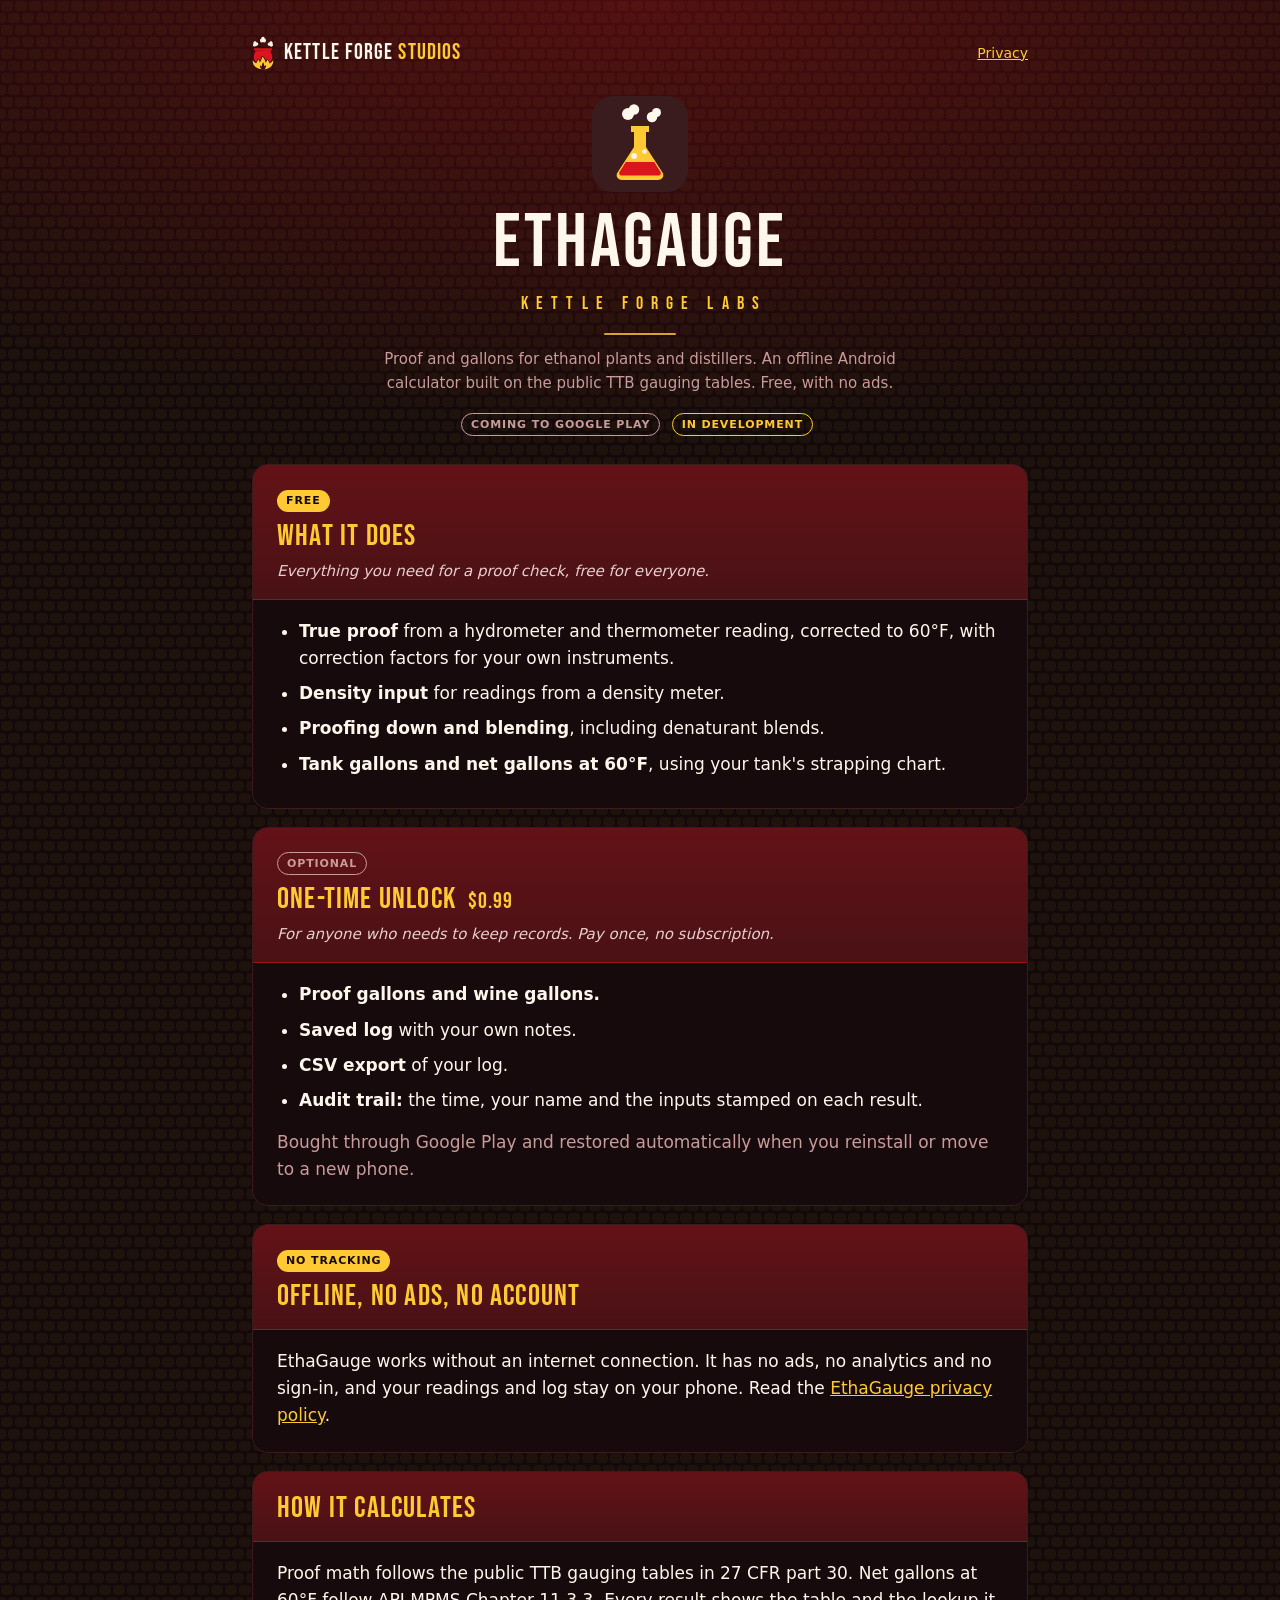
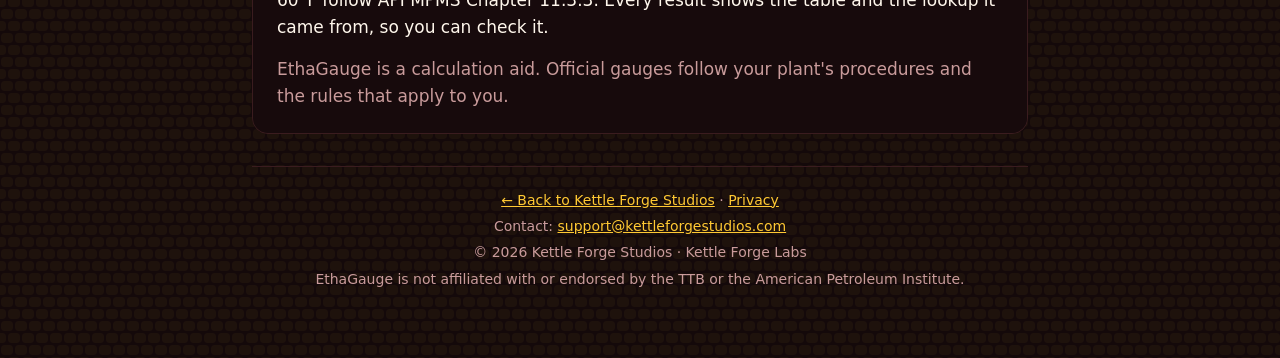
==== ethagauge/index.html @ afabb819 "Add EthaGauge page and draft privacy policy Adds /ethagauge/ (coming-soon product page under Kettle " ====
<!DOCTYPE html>
<html lang="en">
<head>
<meta charset="utf-8">
<meta name="viewport" content="width=device-width, initial-scale=1">
<title>EthaGauge | Kettle Forge Labs</title>
<meta name="description" content="EthaGauge is an offline Android proof and gallons calculator for ethanol plants and distillers, from Kettle Forge Labs. Free, no ads, with an optional one-time unlock.">
<meta name="theme-color" content="#14090A">
<link rel="icon" type="image/png" href="/favicon.png">
<style>
:root{--bg:#14090A;--surface:#241113;--line:#3a1c1f;--gold:#FFC933;--text:#FFF7EC;--dim:#C99B9B}
*{box-sizing:border-box}body{margin:0;background:var(--bg);color:var(--text);font:17px/1.6 system-ui,-apple-system,"Segoe UI",sans-serif}
main{max-width:820px;margin:auto;padding:36px 22px 64px}a{color:var(--gold)}
p{margin:0 0 15px}ul{padding-left:22px;margin:0 0 15px}li{margin-bottom:8px}
.card-body p,.card-body li{color:var(--text)}.card-body .muted{color:var(--dim)}
.price{font-family:"Bebas Neue",system-ui,sans-serif;font-size:22px;letter-spacing:.04em;color:var(--gold);margin-left:6px}
</style>
<link rel="stylesheet" href="/assets/bg/textures.css">
<link rel="stylesheet" href="/assets/site.css">
</head>
<body class="tex-6">
<script src="/assets/bg/textures.js"></script>
<main>
<nav class="site-top"><a class="home" href="/"><img src="/assets/brand/kfs-mark.svg" alt=""><span>Kettle Forge <b>Studios</b></span></a><a class="side" href="/ethagauge/privacy">Privacy</a></nav>

<header class="page-head">
  <!-- Placeholder icon (Kettle Forge Labs flask) until EthaGauge has its own. -->
  <img class="head-icon" src="/assets/brand/labs-icon.svg" alt="">
  <h1>EthaGauge</h1>
  <span class="kicker">Kettle Forge Labs</span>
  <hr class="rule">
  <p class="tagline">Proof and gallons for ethanol plants and distillers. An offline Android calculator built on the public TTB gauging tables. Free, with no ads.</p>
  <p class="status-line"><span class="state soon">Coming to Google Play</span> <span class="state dev">In development</span></p>
</header>

<section class="kf-card">
  <div class="card-head">
    <span class="state now">Free</span>
    <h2>What it does</h2>
    <p class="blurb">Everything you need for a proof check, free for everyone.</p>
  </div>
  <div class="card-body">
    <ul>
      <li><strong>True proof</strong> from a hydrometer and thermometer reading, corrected to 60&deg;F, with correction factors for your own instruments.</li>
      <li><strong>Density input</strong> for readings from a density meter.</li>
      <li><strong>Proofing down and blending</strong>, including denaturant blends.</li>
      <li><strong>Tank gallons and net gallons at 60&deg;F</strong>, using your tank's strapping chart.</li>
    </ul>
  </div>
</section>

<section class="kf-card">
  <div class="card-head">
    <span class="state soon">Optional</span>
    <h2>One-time unlock <span class="price">$0.99</span></h2>
    <p class="blurb">For anyone who needs to keep records. Pay once, no subscription.</p>
  </div>
  <div class="card-body">
    <ul>
      <li><strong>Proof gallons and wine gallons.</strong></li>
      <li><strong>Saved log</strong> with your own notes.</li>
      <li><strong>CSV export</strong> of your log.</li>
      <li><strong>Audit trail:</strong> the time, your name and the inputs stamped on each result.</li>
    </ul>
    <p class="muted">Bought through Google Play and restored automatically when you reinstall or move to a new phone.</p>
  </div>
</section>

<section class="kf-card">
  <div class="card-head">
    <span class="state now">No tracking</span>
    <h2>Offline, no ads, no account</h2>
  </div>
  <div class="card-body">
    <p>EthaGauge works without an internet connection. It has no ads, no analytics and no sign-in, and your readings and log stay on your phone. Read the <a href="/ethagauge/privacy">EthaGauge privacy policy</a>.</p>
  </div>
</section>

<section class="kf-card">
  <div class="card-head">
    <h2>How it calculates</h2>
  </div>
  <div class="card-body">
    <p>Proof math follows the public TTB gauging tables in 27 CFR part 30. Net gallons at 60&deg;F follow API MPMS Chapter 11.3.3. Every result shows the table and the lookup it came from, so you can check it.</p>
    <p class="muted">EthaGauge is a calculation aid. Official gauges follow your plant's procedures and the rules that apply to you.</p>
  </div>
</section>

<footer class="kf-footer">
  <p><a href="/">&larr; Back to Kettle Forge Studios</a> · <a href="/ethagauge/privacy">Privacy</a></p>
  <p>Contact: <a href="mailto:support@kettleforgestudios.com">support@kettleforgestudios.com</a></p>
  <p>&copy; 2026 Kettle Forge Studios · Kettle Forge Labs</p>
  <p>EthaGauge is not affiliated with or endorsed by the TTB or the American Petroleum Institute.</p>
</footer>
</main>
</body>
</html>
---- assets/bg/textures.css ----
/* Site-wide background: forge glow + one of six rural/corn textures.
   textures.js picks one at random per visit; the class in the HTML (tex-6) is the no-script default. */
/* 1. Barn wood */
body.tex-1 { background: radial-gradient(ellipse 120% 600px at 50% 0%, rgba(220,20,30,.28), rgba(220,20,30,0) 70%), url("data:image/svg+xml;utf8,%3Csvg%20xmlns%3D%27http%3A//www.w3.org/2000/svg%27%20width%3D%27240%27%20height%3D%27400%27%3E%3Cfilter%20id%3D%27w%27%3E%3CfeTurbulence%20type%3D%27fractalNoise%27%20baseFrequency%3D%27.012%20.35%27%20numOctaves%3D%273%27%20seed%3D%274%27/%3E%3CfeColorMatrix%20values%3D%270%200%200%200%201%20%200%200%200%200%20.75%20%200%200%200%200%20.6%20%200%200%200%20.10%200%27/%3E%3C/filter%3E%3Crect%20width%3D%27100%25%27%20height%3D%27100%25%27%20filter%3D%27url%28%23w%29%27/%3E%3Cg%20stroke%3D%27%23000%27%20stroke-opacity%3D%27.35%27%20stroke-width%3D%272%27%3E%3Cline%20x1%3D%270%27%20y1%3D%270%27%20x2%3D%270%27%20y2%3D%27400%27/%3E%3Cline%20x1%3D%2780%27%20y1%3D%270%27%20x2%3D%2780%27%20y2%3D%27400%27/%3E%3Cline%20x1%3D%27160%27%20y1%3D%270%27%20x2%3D%27160%27%20y2%3D%27400%27/%3E%3C/g%3E%3C/svg%3E"), #14090A; }
/* 2. Burlap sack */
body.tex-2 { background: radial-gradient(ellipse 120% 600px at 50% 0%, rgba(220,20,30,.28), rgba(220,20,30,0) 70%), url("data:image/svg+xml;utf8,%3Csvg%20xmlns%3D%27http%3A//www.w3.org/2000/svg%27%20width%3D%2712%27%20height%3D%2712%27%3E%3Cg%20stroke%3D%27%23FFE2B8%27%20stroke-opacity%3D%27.06%27%20stroke-width%3D%272%27%3E%3Cline%20x1%3D%270%27%20y1%3D%273%27%20x2%3D%2712%27%20y2%3D%273%27/%3E%3Cline%20x1%3D%270%27%20y1%3D%279%27%20x2%3D%2712%27%20y2%3D%279%27/%3E%3Cline%20x1%3D%273%27%20y1%3D%270%27%20x2%3D%273%27%20y2%3D%2712%27%20stroke-opacity%3D%27.045%27/%3E%3Cline%20x1%3D%279%27%20y1%3D%270%27%20x2%3D%279%27%20y2%3D%2712%27%20stroke-opacity%3D%27.045%27/%3E%3C/g%3E%3C/svg%3E"), #14090A; }
/* 3. Husk fibers */
body.tex-3 { background: radial-gradient(ellipse 120% 600px at 50% 0%, rgba(220,20,30,.28), rgba(220,20,30,0) 70%), url("data:image/svg+xml;utf8,%3Csvg%20xmlns%3D%27http%3A//www.w3.org/2000/svg%27%20width%3D%27300%27%20height%3D%27300%27%3E%3Cfilter%20id%3D%27h%27%3E%3CfeTurbulence%20type%3D%27fractalNoise%27%20baseFrequency%3D%27.6%20.008%27%20numOctaves%3D%272%27%20seed%3D%277%27/%3E%3CfeColorMatrix%20values%3D%270%200%200%200%201%20%200%200%200%200%20.85%20%200%200%200%200%20.55%20%200%200%200%20.09%200%27/%3E%3C/filter%3E%3Crect%20width%3D%27100%25%27%20height%3D%27100%25%27%20filter%3D%27url%28%23h%29%27/%3E%3C/svg%3E"), #14090A; }
/* 4. Corn cob kernels */
body.tex-4 { background: radial-gradient(ellipse 120% 600px at 50% 0%, rgba(220,20,30,.28), rgba(220,20,30,0) 70%), url("data:image/svg+xml;utf8,%3Csvg%20xmlns%3D%27http%3A//www.w3.org/2000/svg%27%20width%3D%2728%27%20height%3D%2724%27%3E%3Cg%20fill%3D%27%23FFC933%27%20fill-opacity%3D%27.045%27%3E%3Crect%20x%3D%271%27%20y%3D%271%27%20width%3D%2712%27%20height%3D%2710%27%20rx%3D%274%27/%3E%3Crect%20x%3D%2715%27%20y%3D%271%27%20width%3D%2712%27%20height%3D%2710%27%20rx%3D%274%27/%3E%3Crect%20x%3D%278%27%20y%3D%2713%27%20width%3D%2712%27%20height%3D%2710%27%20rx%3D%274%27/%3E%3Crect%20x%3D%27-6%27%20y%3D%2713%27%20width%3D%2712%27%20height%3D%2710%27%20rx%3D%274%27/%3E%3Crect%20x%3D%2722%27%20y%3D%2713%27%20width%3D%2712%27%20height%3D%2710%27%20rx%3D%274%27/%3E%3C/g%3E%3C/svg%3E"), #14090A; }
/* 5. Cornfield rows */
body.tex-5 { background: radial-gradient(ellipse 120% 600px at 50% 0%, rgba(220,20,30,.28), rgba(220,20,30,0) 70%), url("data:image/svg+xml;utf8,%3Csvg%20xmlns%3D%27http%3A//www.w3.org/2000/svg%27%20width%3D%2740%27%20height%3D%2740%27%3E%3Cg%20stroke%3D%27%23FFC933%27%20stroke-opacity%3D%27.05%27%20stroke-width%3D%271.5%27%3E%3Cpath%20d%3D%27M-10%2050%20L50%20-10%27/%3E%3Cpath%20d%3D%27M10%2050%20L70%20-10%27/%3E%3Cpath%20d%3D%27M-30%2050%20L30%20-10%27/%3E%3C/g%3E%3C/svg%3E"), #14090A; }
/* 6. Grain + husk */
body.tex-6 { background: radial-gradient(ellipse 120% 600px at 50% 0%, rgba(220,20,30,.28), rgba(220,20,30,0) 70%), url("data:image/svg+xml;utf8,%3Csvg%20xmlns%3D%27http%3A//www.w3.org/2000/svg%27%20width%3D%27200%27%20height%3D%27200%27%3E%3Cfilter%20id%3D%27g%27%3E%3CfeTurbulence%20type%3D%27fractalNoise%27%20baseFrequency%3D%27.9%20.03%27%20numOctaves%3D%272%27%20stitchTiles%3D%27stitch%27%20seed%3D%272%27/%3E%3CfeColorMatrix%20values%3D%270%200%200%200%201%20%200%200%200%200%20.8%20%200%200%200%200%20.6%20%200%200%200%20.08%200%27/%3E%3C/filter%3E%3Crect%20width%3D%27100%25%27%20height%3D%27100%25%27%20filter%3D%27url%28%23g%29%27/%3E%3C/svg%3E"), #14090A; }
---- assets/site.css ----
/* Shared Kettle Forge look for inner pages (matches the homepage).
   Load AFTER a page's own <style> so these win. */
@font-face { font-family: "Bebas Neue"; src: url("/assets/fonts/bebas-neue.woff2") format("woff2"); font-display: swap; }
:root { --bg:#14090A; --surface:#241113; --line:#3a1c1f; --red:#DC141E; --gold:#FFC933; --text:#FFF7EC; --dim:#C99B9B; }

/* Small brand bar at the top of inner pages: links home */
.site-top { display:flex; align-items:center; justify-content:space-between; gap:12px; margin: 0 0 26px; }
.site-top .home { display:flex; align-items:center; gap:10px; text-decoration:none; color:var(--text); }
.site-top .home img { height:34px; width:auto; }
.site-top .home span { font-family:"Bebas Neue",system-ui,sans-serif; font-size:22px; letter-spacing:.05em; line-height:1; }
.site-top .home span b { color:var(--gold); font-weight:400; }
.site-top .side { font-size:14px; color:var(--gold); }

/* Page header: big icon, big title, gold spaced subtitle, gold rule, small tagline */
.page-head { text-align:center; margin: 0 0 28px; }
.page-head .head-icon { width:96px; height:96px; display:block; margin:0 auto 12px; }
.page-head h1 { margin:0; font-family:"Bebas Neue",system-ui,sans-serif; font-weight:400; letter-spacing:.04em;
  font-size: clamp(46px, 12vw, 76px); line-height:1.05; color:var(--text); text-transform:uppercase; }
.page-head .kicker { display:block; color:var(--gold); font-family:"Bebas Neue",system-ui,sans-serif;
  font-size: 18px; letter-spacing:.45em; padding-left:.45em; margin-top:6px; text-transform:uppercase; }
.page-head .rule { width:72px; height:2px; border:0; margin:14px auto 0; background:var(--gold); opacity:.8; border-radius:2px; }
.page-head .tagline { color:var(--dim); font-size:15px; margin:12px auto 0; max-width:520px; }

/* Two-tone cards: tinted header band + darker body */
.kf-card { background:var(--surface); border:1px solid var(--line); border-radius:16px; overflow:hidden; margin: 0 0 18px; padding:0; }
.kf-card .card-head { padding:20px 24px 16px; border-bottom:1px solid rgba(220,20,30,.45);
  background: linear-gradient(180deg, rgba(220,20,30,.34), rgba(220,20,30,.20)); }
.kf-card .card-head h2 { margin:0; font-family:"Bebas Neue",system-ui,sans-serif; font-weight:400; letter-spacing:.04em; font-size:30px; color:var(--gold); line-height:1.1; }
.kf-card .card-head .blurb { color:#E9CFCB; font-style:italic; font-size:15px; margin:6px 0 0; }
.kf-card .card-head .head-row { display:flex; align-items:center; gap:12px; }
.kf-card .card-head .head-row img { width:40px; height:40px; flex:none; }
.kf-card .card-body { padding:18px 24px 22px; background:#170A0C; }
.kf-card .card-body > :last-child { margin-bottom:0; }

/* Status labels */
.state { display:inline-block; font-size:11px; font-weight:700; letter-spacing:.08em; text-transform:uppercase;
  border-radius:999px; padding:2px 9px; margin-bottom:8px; font-family: system-ui, sans-serif; }
.state.now { background:var(--gold); color:var(--bg); }
.state.dev { border:1px solid var(--gold); color:var(--gold); }
.state.soon { border:1px solid var(--dim); color:var(--dim); }

/* Footer */
.kf-footer { margin-top:32px; padding-top:18px; border-top:1px solid var(--line); color:var(--dim); font-size:14px; text-align:center; }
.kf-footer p { margin:4px 0; color:var(--dim); }
.kf-footer a { color:var(--gold); }
.status-line { margin:14px 0 0; }
.status-line .state { margin:0 6px 0 0; }
.status-line .updated { color:var(--dim); font-size:13px; white-space:nowrap; }
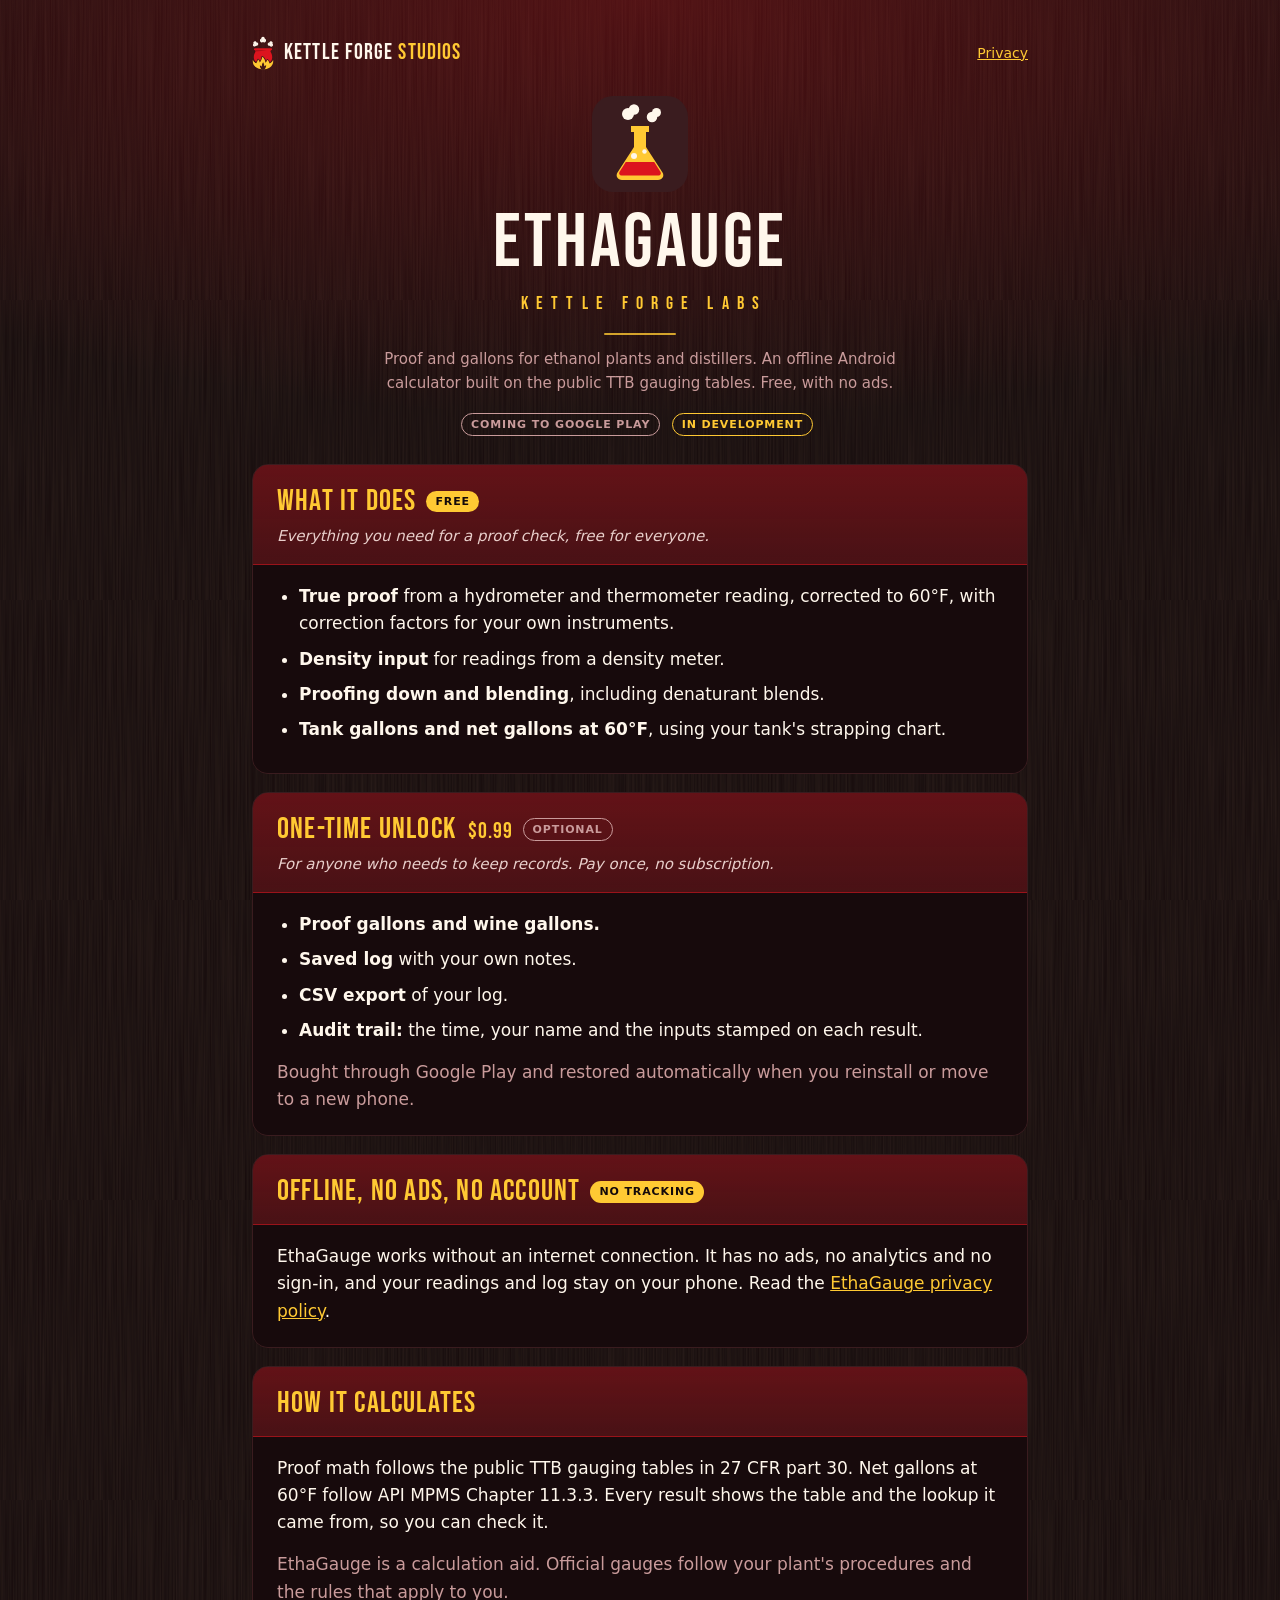
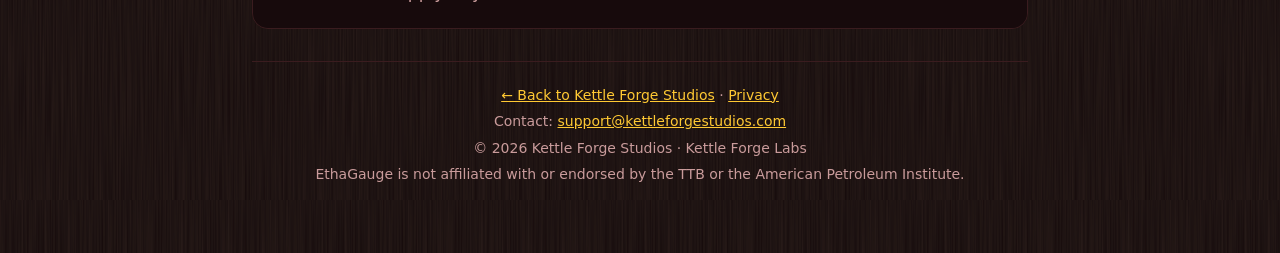
==== commit ecae28b1: "Put item and card titles to the left of their status tags Home page Labs and Kitchen items now lead " ====
--- a/ethagauge/index.html
+++ b/ethagauge/index.html
@@ -35,8 +35,7 @@
 
 <section class="kf-card">
   <div class="card-head">
-    <span class="state now">Free</span>
-    <h2>What it does</h2>
+    <div class="title-tags"><h2>What it does</h2> <span class="state now">Free</span></div>
     <p class="blurb">Everything you need for a proof check, free for everyone.</p>
   </div>
   <div class="card-body">
@@ -51,8 +50,7 @@
 
 <section class="kf-card">
   <div class="card-head">
-    <span class="state soon">Optional</span>
-    <h2>One-time unlock <span class="price">$0.99</span></h2>
+    <div class="title-tags"><h2>One-time unlock <span class="price">$0.99</span></h2> <span class="state soon">Optional</span></div>
     <p class="blurb">For anyone who needs to keep records. Pay once, no subscription.</p>
   </div>
   <div class="card-body">
@@ -68,8 +66,7 @@
 
 <section class="kf-card">
   <div class="card-head">
-    <span class="state now">No tracking</span>
-    <h2>Offline, no ads, no account</h2>
+    <div class="title-tags"><h2>Offline, no ads, no account</h2> <span class="state now">No tracking</span></div>
   </div>
   <div class="card-body">
     <p>EthaGauge works without an internet connection. It has no ads, no analytics and no sign-in, and your readings and log stay on your phone. Read the <a href="/ethagauge/privacy">EthaGauge privacy policy</a>.</p>
--- a/assets/site.css
+++ b/assets/site.css
@@ -29,6 +29,10 @@
 .kf-card .card-head .blurb { color:#E9CFCB; font-style:italic; font-size:15px; margin:6px 0 0; }
 .kf-card .card-head .head-row { display:flex; align-items:center; gap:12px; }
 .kf-card .card-head .head-row img { width:40px; height:40px; flex:none; }
+/* Card title on the left, status tags to its right (they wrap under it on narrow screens) */
+.kf-card .card-head .title-tags { display:flex; flex-wrap:wrap; align-items:center; gap:4px 10px; }
+.kf-card .card-head .title-tags .state, .kf-card .card-head .head-row .state { margin:0; }
+.kf-card .card-head .head-row { flex-wrap:wrap; }
 .kf-card .card-body { padding:18px 24px 22px; background:#170A0C; }
 .kf-card .card-body > :last-child { margin-bottom:0; }
 
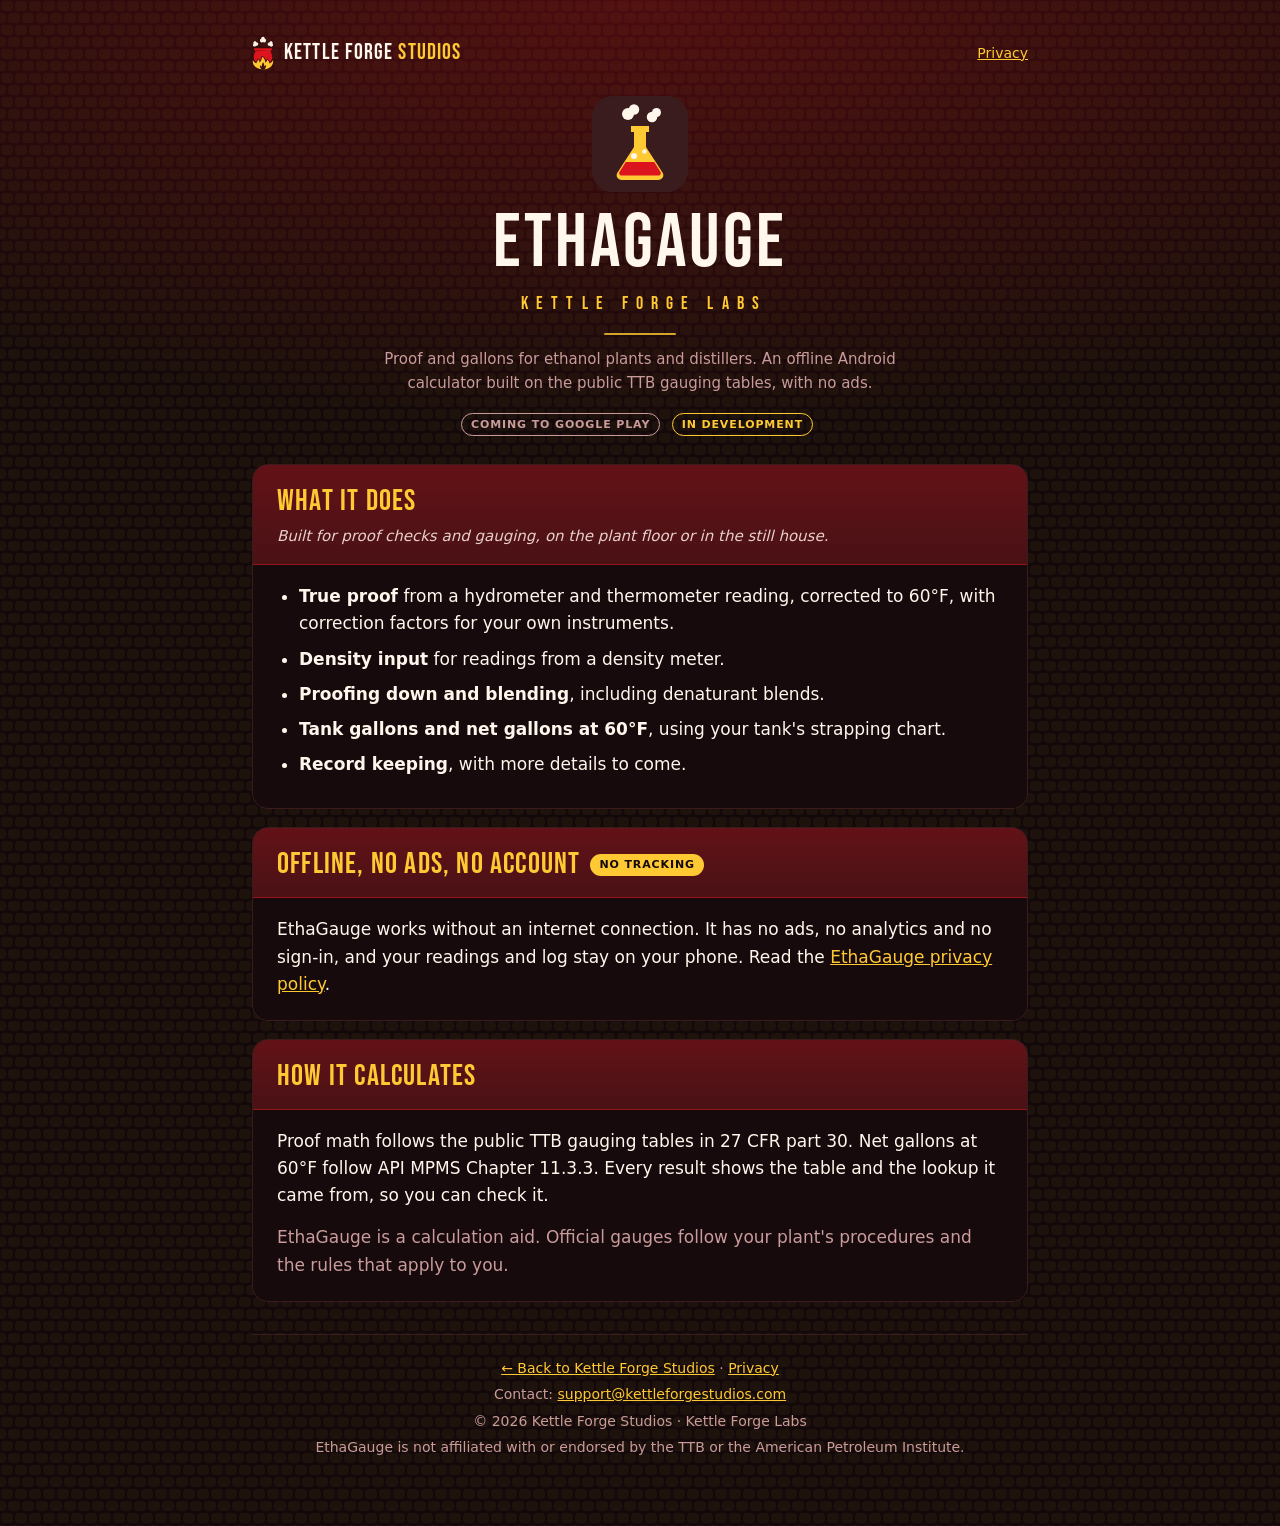
==== commit a2b978e0: "EthaGauge: take pricing details off the site Co-Authored-By: Claude Opus 5.5 <noreply@anthropic.com>" ====
--- a/ethagauge/index.html
+++ b/ethagauge/index.html
@@ -4,7 +4,7 @@
 <meta charset="utf-8">
 <meta name="viewport" content="width=device-width, initial-scale=1">
 <title>EthaGauge | Kettle Forge Labs</title>
-<meta name="description" content="EthaGauge is an offline Android proof and gallons calculator for ethanol plants and distillers, from Kettle Forge Labs. Free, no ads, with an optional one-time unlock.">
+<meta name="description" content="EthaGauge is an offline Android proof and gallons calculator for ethanol plants and distillers, from Kettle Forge Labs. Works offline, with no ads.">
 <meta name="theme-color" content="#14090A">
 <link rel="icon" type="image/png" href="/favicon.png">
 <style>
@@ -13,7 +13,6 @@
 main{max-width:820px;margin:auto;padding:36px 22px 64px}a{color:var(--gold)}
 p{margin:0 0 15px}ul{padding-left:22px;margin:0 0 15px}li{margin-bottom:8px}
 .card-body p,.card-body li{color:var(--text)}.card-body .muted{color:var(--dim)}
-.price{font-family:"Bebas Neue",system-ui,sans-serif;font-size:22px;letter-spacing:.04em;color:var(--gold);margin-left:6px}
 </style>
 <link rel="stylesheet" href="/assets/bg/textures.css">
 <link rel="stylesheet" href="/assets/site.css">
@@ -29,14 +28,14 @@
   <h1>EthaGauge</h1>
   <span class="kicker">Kettle Forge Labs</span>
   <hr class="rule">
-  <p class="tagline">Proof and gallons for ethanol plants and distillers. An offline Android calculator built on the public TTB gauging tables. Free, with no ads.</p>
+  <p class="tagline">Proof and gallons for ethanol plants and distillers. An offline Android calculator built on the public TTB gauging tables, with no ads.</p>
   <p class="status-line"><span class="state soon">Coming to Google Play</span> <span class="state dev">In development</span></p>
 </header>
 
 <section class="kf-card">
   <div class="card-head">
-    <div class="title-tags"><h2>What it does</h2> <span class="state now">Free</span></div>
-    <p class="blurb">Everything you need for a proof check, free for everyone.</p>
+    <h2>What it does</h2>
+    <p class="blurb">Built for proof checks and gauging, on the plant floor or in the still house.</p>
   </div>
   <div class="card-body">
     <ul>
@@ -44,23 +43,8 @@
       <li><strong>Density input</strong> for readings from a density meter.</li>
       <li><strong>Proofing down and blending</strong>, including denaturant blends.</li>
       <li><strong>Tank gallons and net gallons at 60&deg;F</strong>, using your tank's strapping chart.</li>
+      <li><strong>Record keeping</strong>, with more details to come.</li>
     </ul>
-  </div>
-</section>
-
-<section class="kf-card">
-  <div class="card-head">
-    <div class="title-tags"><h2>One-time unlock <span class="price">$0.99</span></h2> <span class="state soon">Optional</span></div>
-    <p class="blurb">For anyone who needs to keep records. Pay once, no subscription.</p>
-  </div>
-  <div class="card-body">
-    <ul>
-      <li><strong>Proof gallons and wine gallons.</strong></li>
-      <li><strong>Saved log</strong> with your own notes.</li>
-      <li><strong>CSV export</strong> of your log.</li>
-      <li><strong>Audit trail:</strong> the time, your name and the inputs stamped on each result.</li>
-    </ul>
-    <p class="muted">Bought through Google Play and restored automatically when you reinstall or move to a new phone.</p>
   </div>
 </section>
 
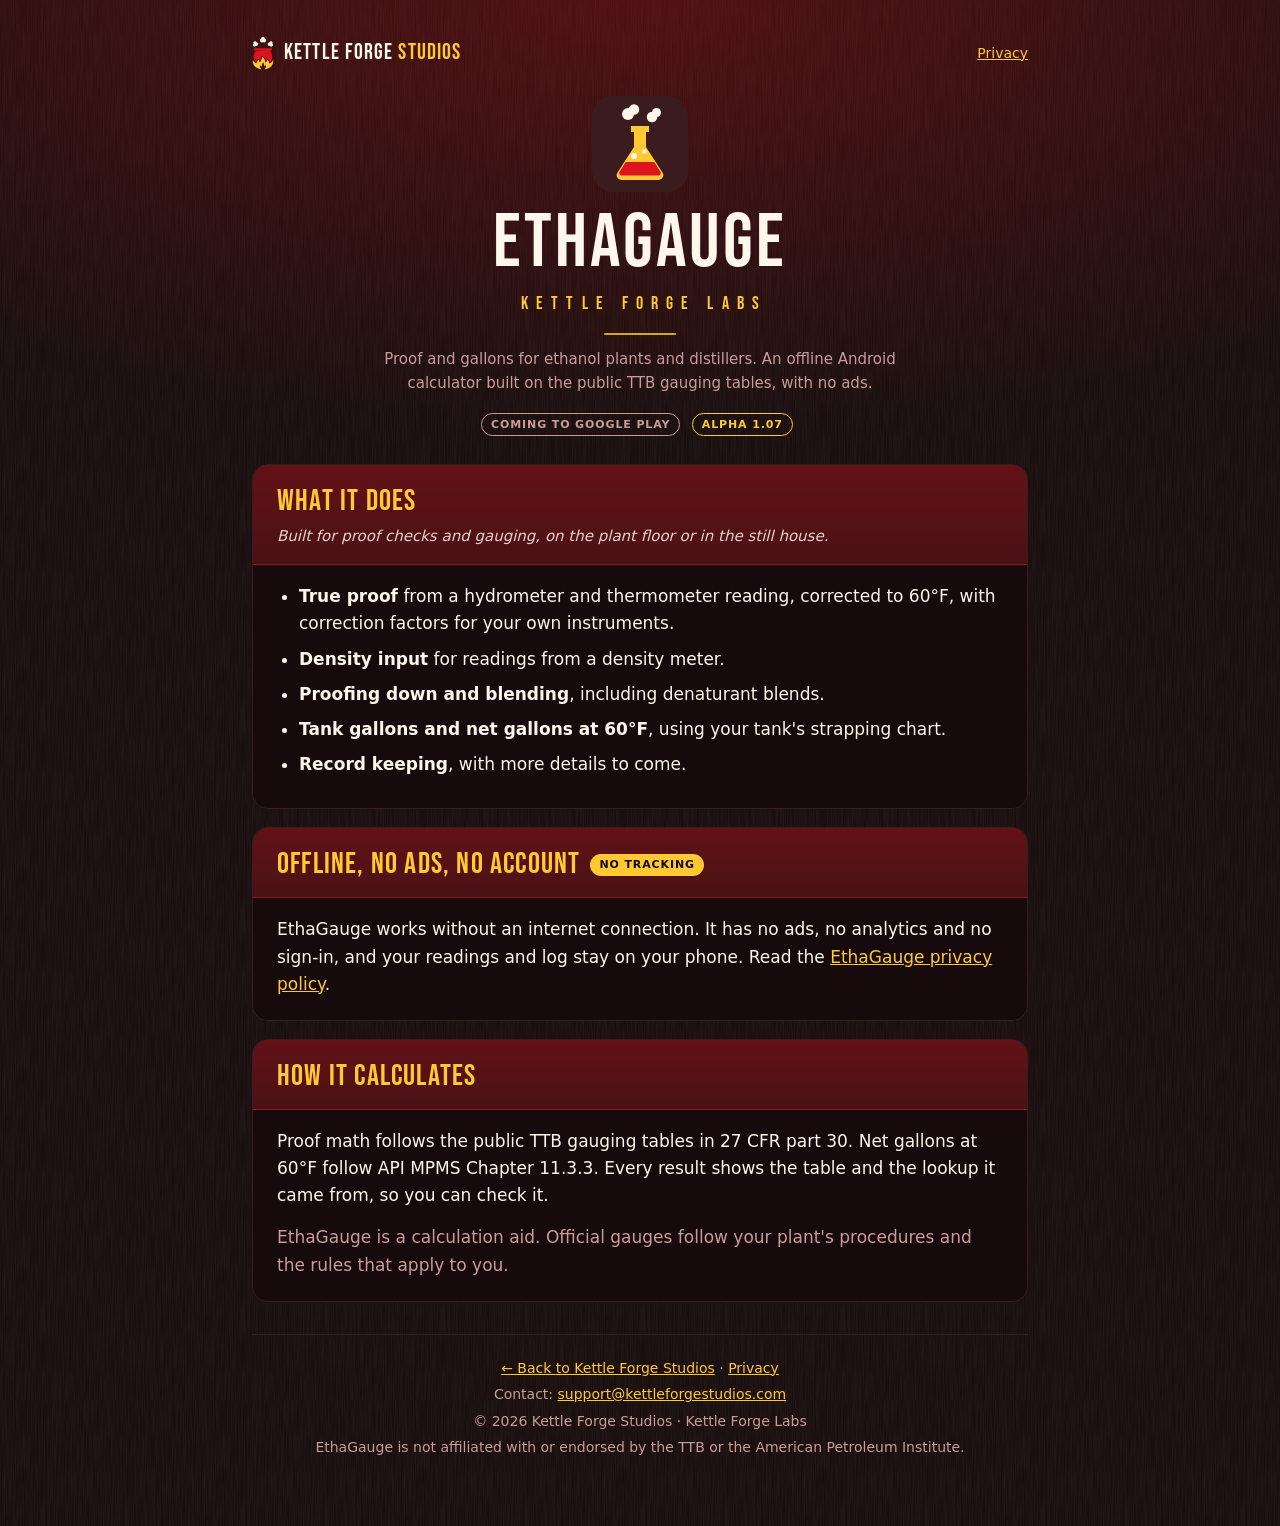
==== commit 60263d34: "EthaGauge: show Alpha 1.07 on the home card and its page Co-Authored-By: Claude Opus 5.5 <noreply@an" ====
--- a/ethagauge/index.html
+++ b/ethagauge/index.html
@@ -29,7 +29,7 @@
   <span class="kicker">Kettle Forge Labs</span>
   <hr class="rule">
   <p class="tagline">Proof and gallons for ethanol plants and distillers. An offline Android calculator built on the public TTB gauging tables, with no ads.</p>
-  <p class="status-line"><span class="state soon">Coming to Google Play</span> <span class="state dev">In development</span></p>
+  <p class="status-line"><span class="state soon">Coming to Google Play</span> <span class="state dev">Alpha 1.07</span></p>
 </header>
 
 <section class="kf-card">
